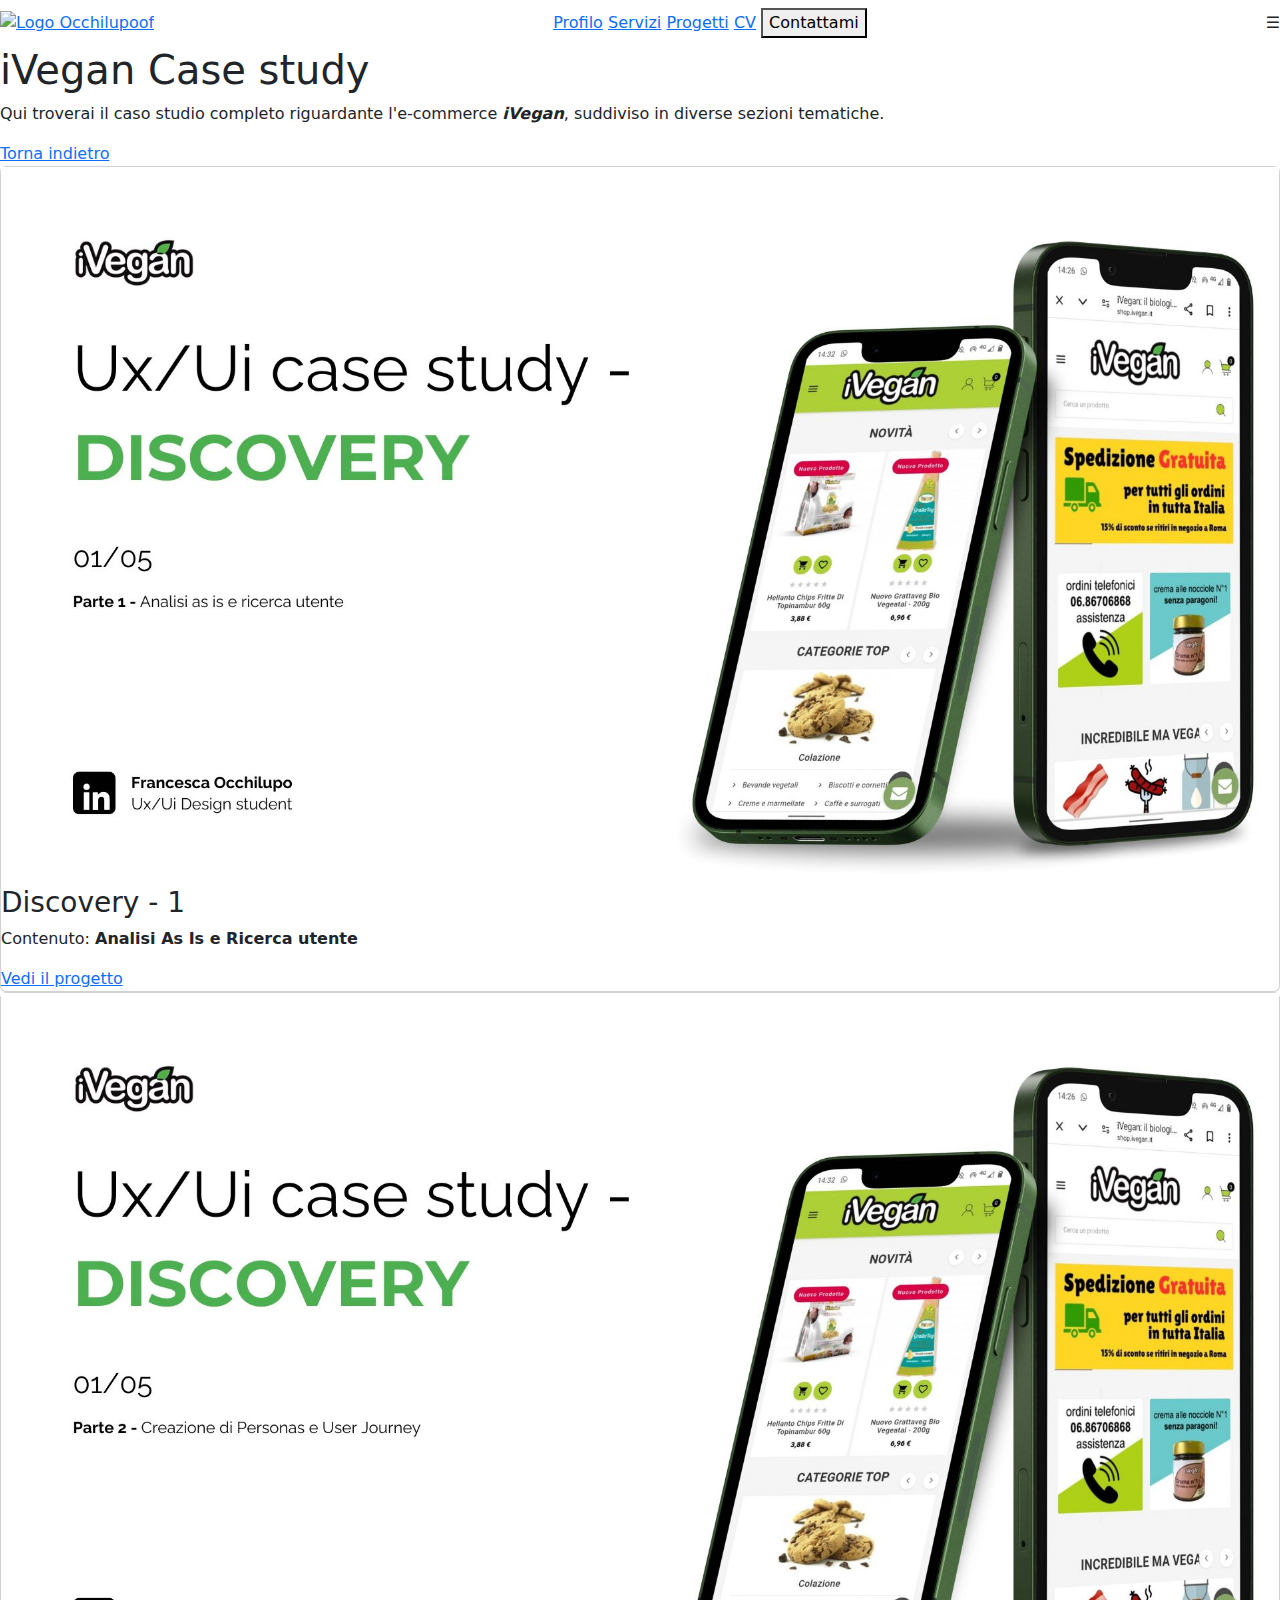
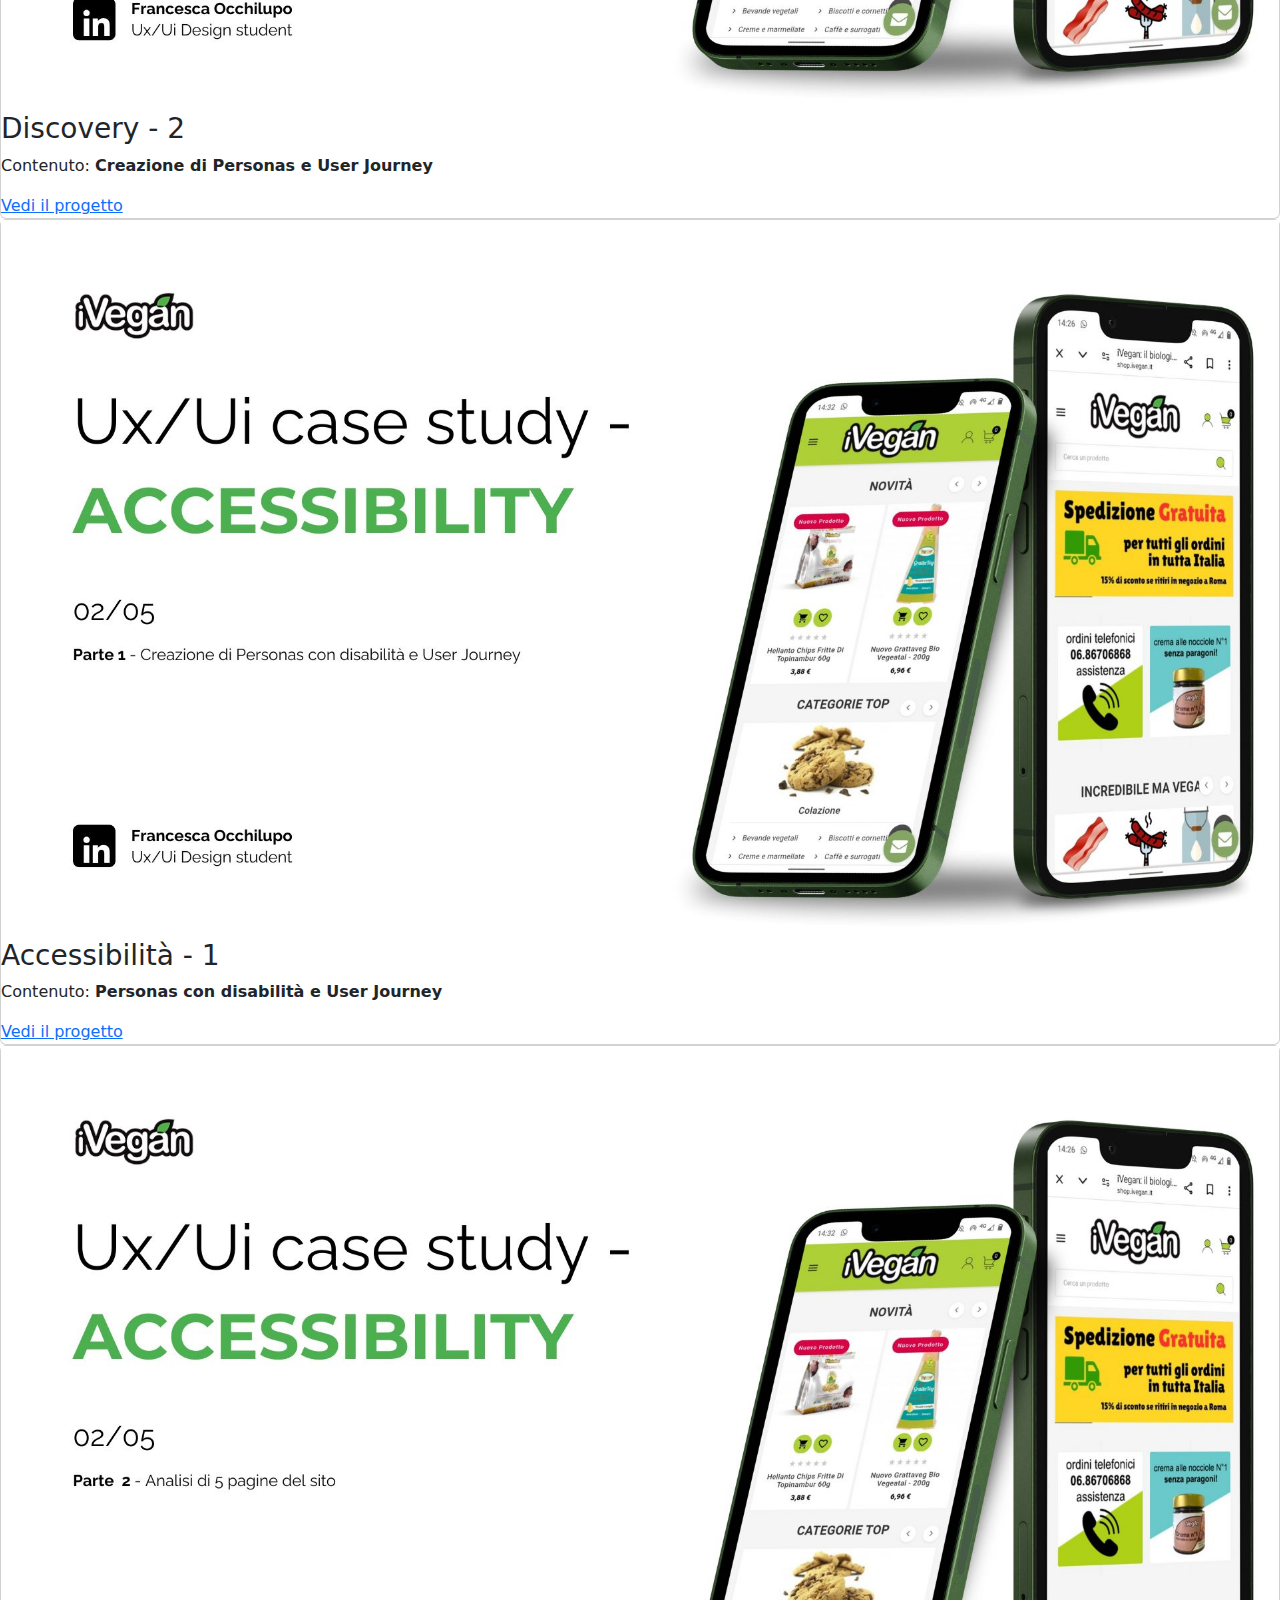
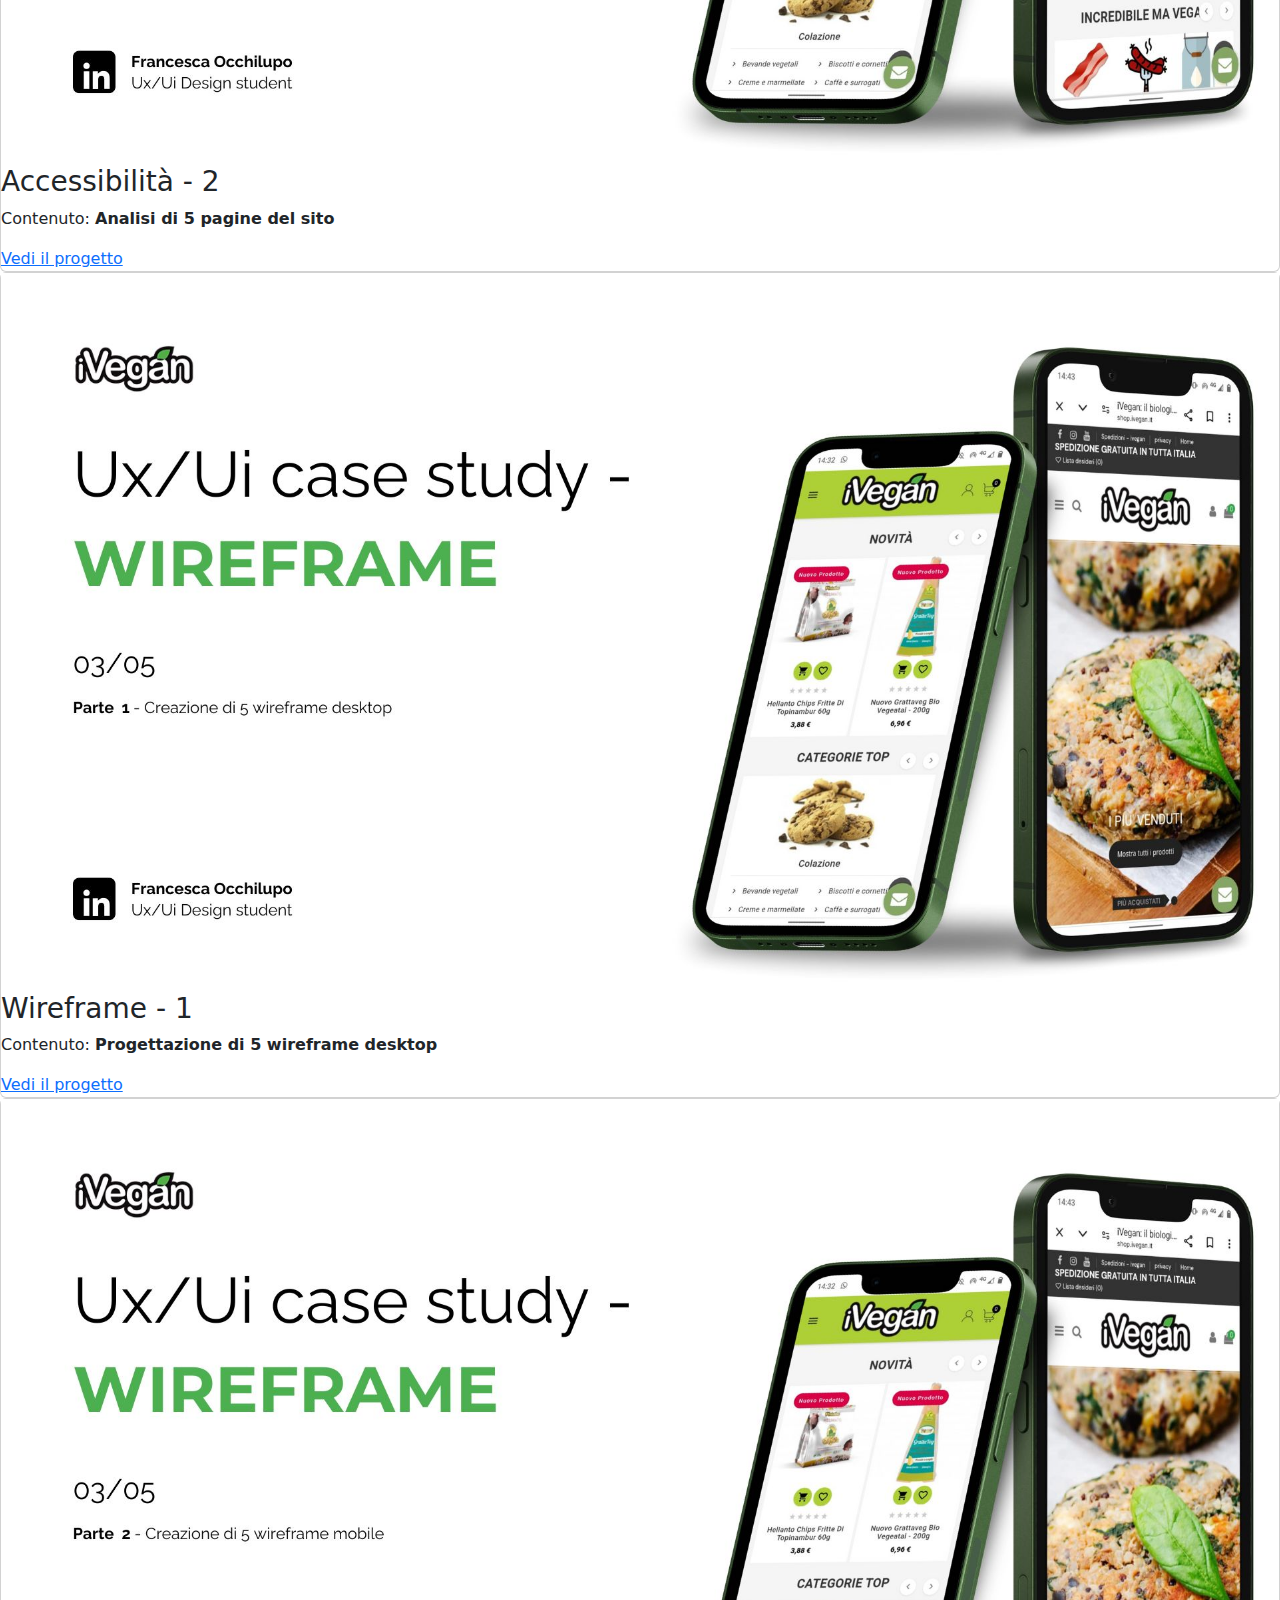
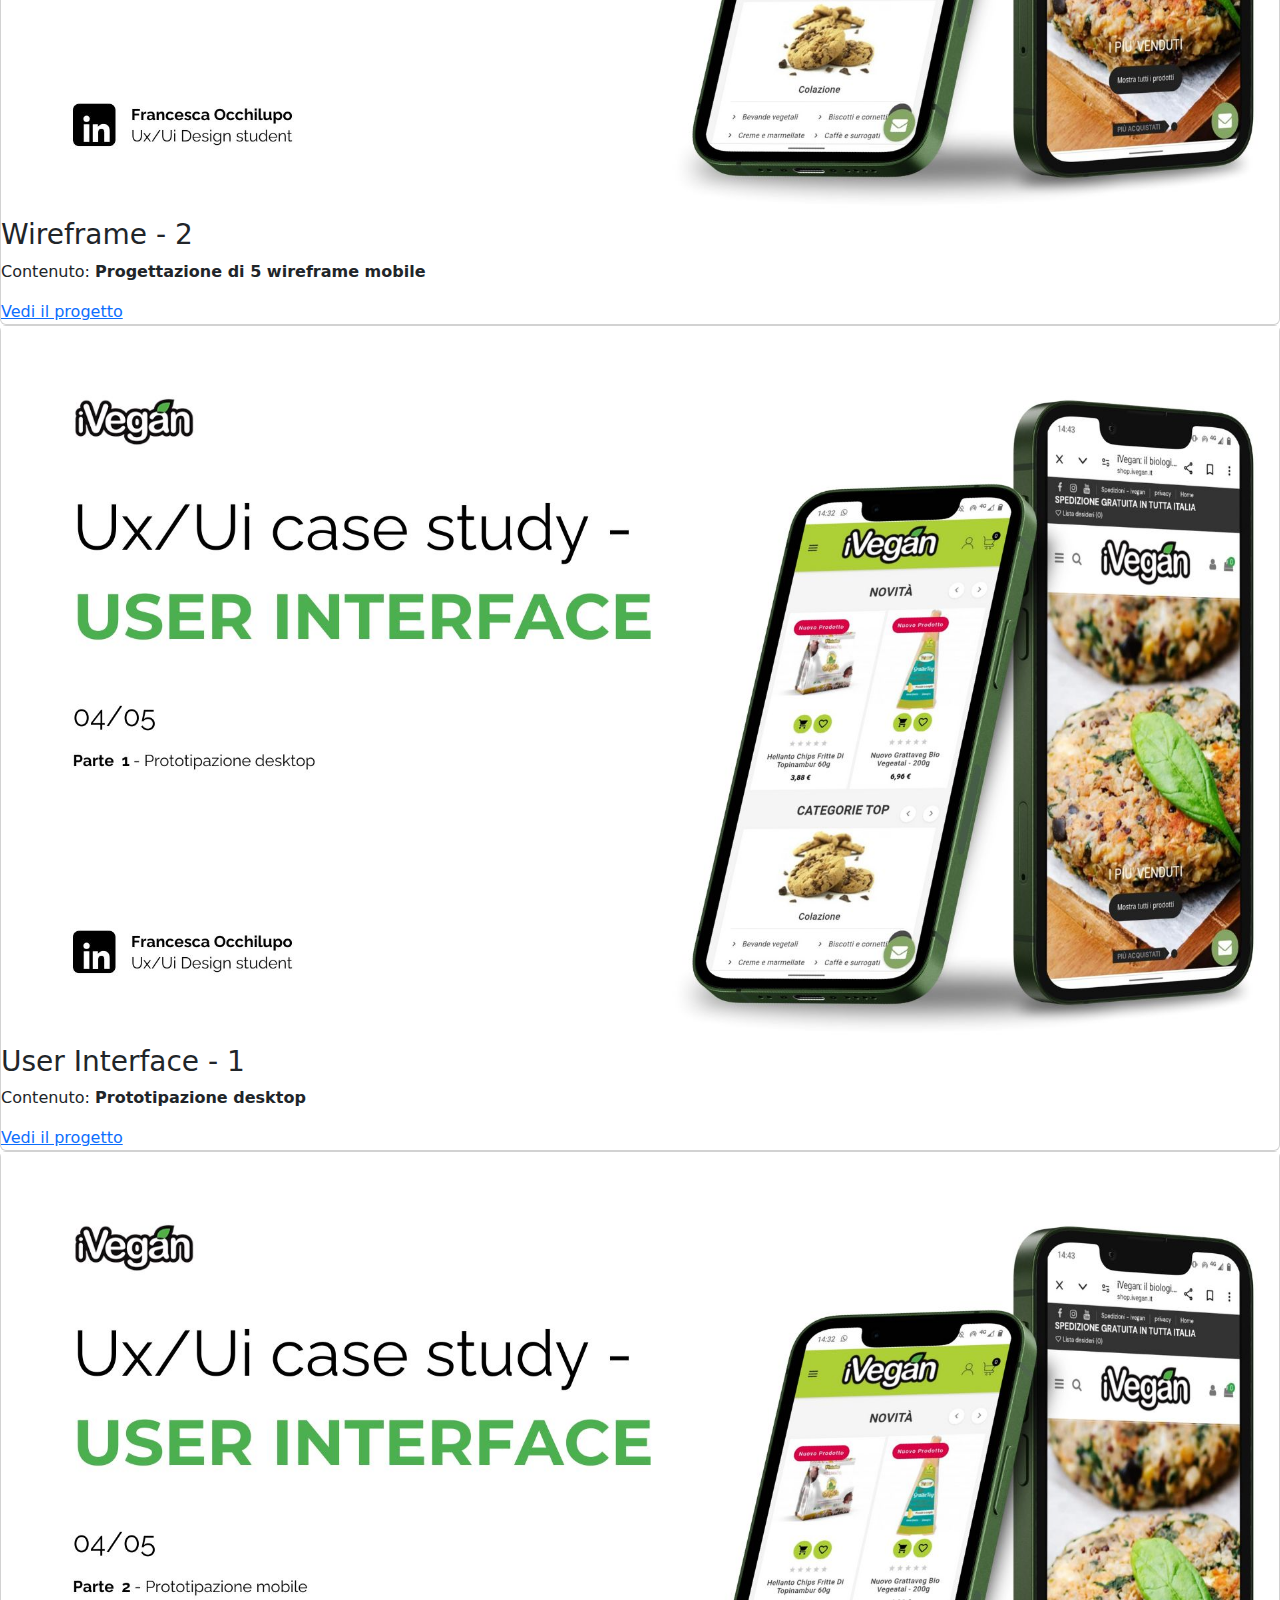
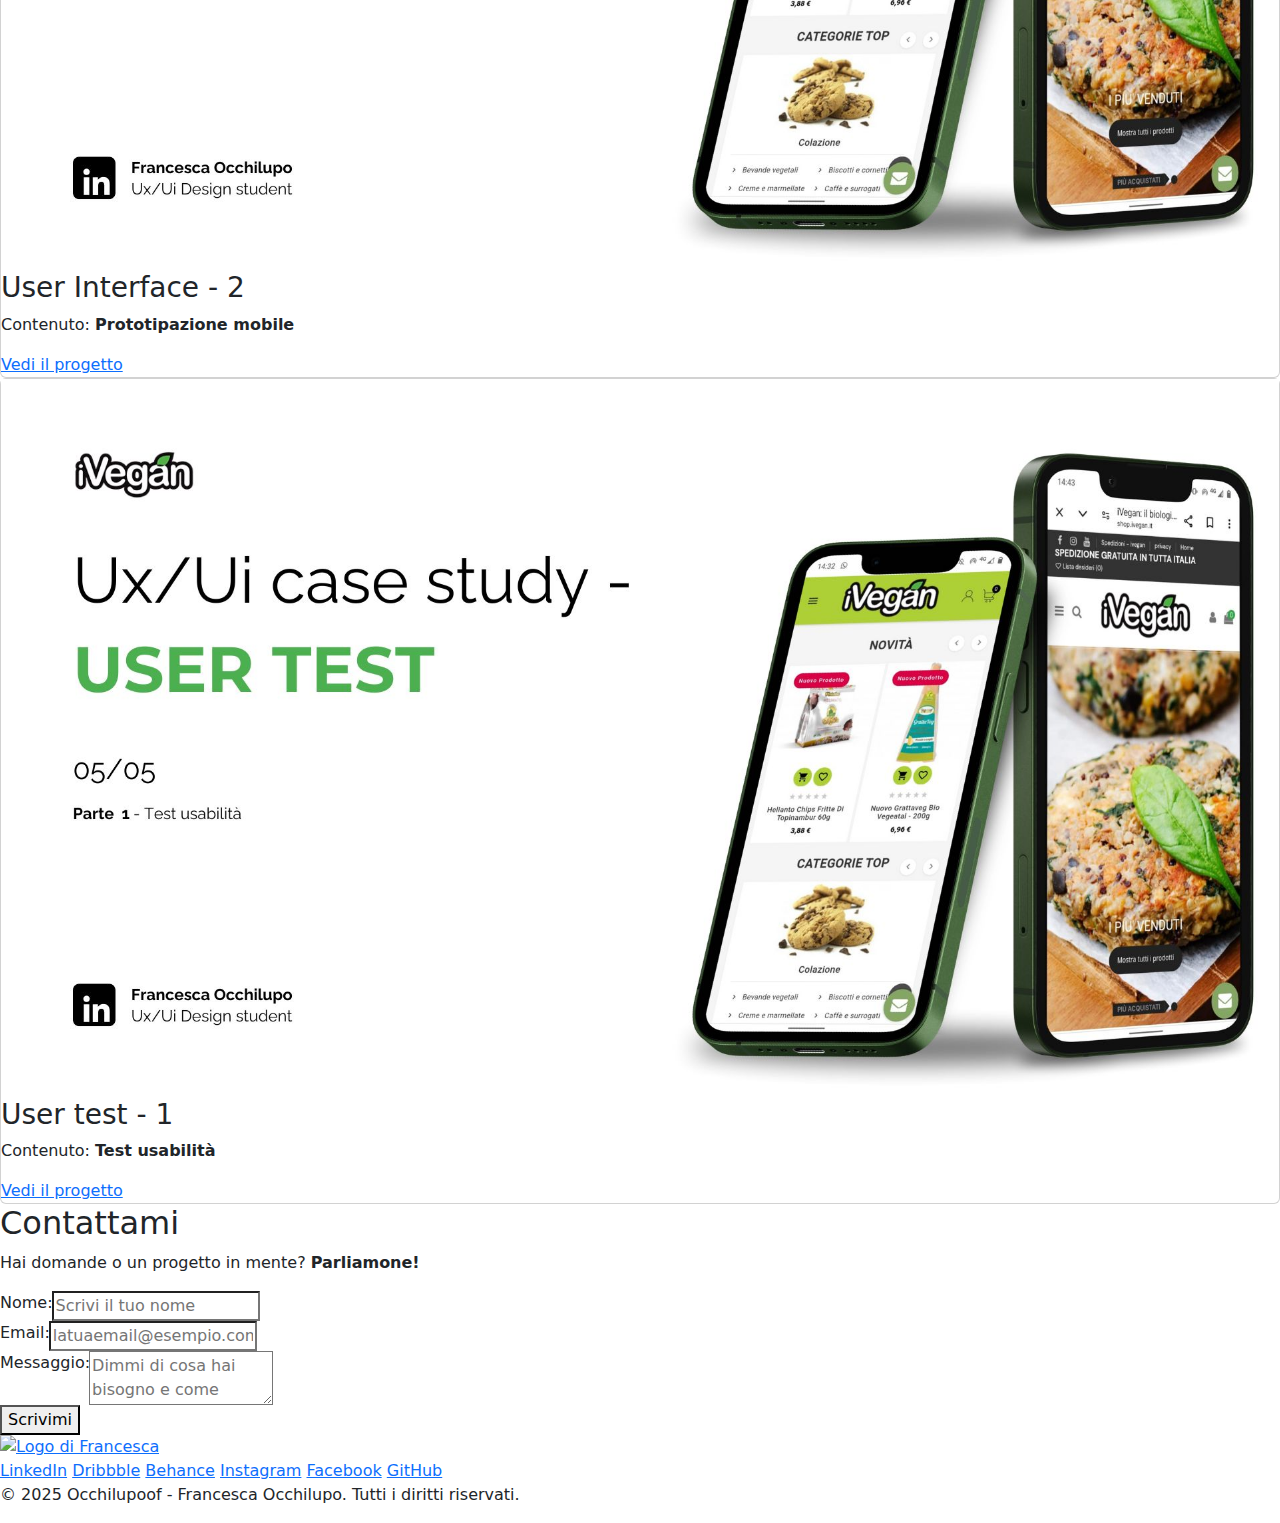
==== Case-study-iVegan.html @ 0830fb43 "Add files via upload" ====
<!DOCTYPE html>
<html lang="it">
<head>


 <!-- Meta tag essenziali -->
 <meta charset="UTF-8">
 <meta name="viewport" content="width=device-width, initial-scale=1.0">
 <meta http-equiv="X-UA-Compatible" content="ie=edge">
 <meta name="title" content="I miei progetti - Caso Studio iVegan">
 <meta name="description" content="Scopri il redesign del sito iVegan e il processo dietro questo progetto UX/UI.">
 <meta name="keywords" content="UX/UI design, redesign, caso studio, iVegan, portfolio, start2impact, visual design">
 <meta name="author" content="Occhilupoof - Francesca Occhilupo">
 <meta name="robots" content="index, follow">

 <!-- Open Graph (per social media) -->
 <meta property="og:title" content="Caso Studio iVegan - UX/UI Design">
 <meta property="og:description" content="Guarda il caso studio di iVegan: ricerca utente, wireframe e design finale!">
 <meta property="og:image" content="[URL_della_tua_immagine_di_anteprima]">
 <meta property="og:url" content="[URL_del_tuo_sito]">
 <meta property="og:type" content="website">

    <title>Ux/Ui Case Study iVegan di Francesca Occhilupo</title>

    <link href="https://cdn.jsdelivr.net/npm/bootstrap@5.3.0/dist/css/bootstrap.min.css" rel="stylesheet">
    <link rel="stylesheet" href="style.css">
    <link href="https://fonts.cdnfonts.com/css/satoshi" rel="stylesheet">

    <link rel="icon" href="img/FaviconFra.ico" type="image/x-icon">

</head>
 <body>
  <div class="hero-pag2">
    <nav class="navbar">
      <a href="index.html">
        <img src="img/Logo.svg" alt="Logo Occhilupoof" class="logo">
      </a>

        <div class="nav-links" id="navLinks">
            <a href="#">Profilo</a>
            <a href="#">Servizi</a>
            <a href="#">Progetti</a>
            <a href="https://drive.google.com/file/d/1QukNb_MZwuDG8QjLzSQ6Jne6t2yQkiLo/view?usp=sharing">CV</a>
            <button class="contact-button">Contattami</button>
        </div>
        <div class="menu-toggle" id="menuToggle" aria-expanded="false" aria-label="Apri menu">☰</div>
    </nav>
  </div>




    <div class="section-header">
        <h1>iVegan Case study</h1>
        <p>Qui troverai il caso studio completo riguardante l'e-commerce <strong><i>iVegan</i></strong>, suddiviso in diverse sezioni tematiche. </p>
      </div>




       <!-- Bottone per tornare indietro alla pagina precedente -->
      <div class="back-button">
        <a href="javascript:history.back()">Torna indietro</a>
    </div>





      <div class="card-container">


  <div class="card">
    <img src="assets/img/discovery1.jpg" alt="Anteprima Progetto Discovery 1" loading="lazy">
    <h3>Discovery - 1 </h3>
    <p>Contenuto: <b>Analisi As Is e Ricerca utente </b></p>
    <a href="https://drive.google.com/file/d/1YONKv7eqjthjqUjjx8hQKLVIKgIvLXkD/view?usp=sharing" download>Vedi il progetto</a>
</div>

<div class="card">
    <img src="assets/img/discovery2.jpg" alt="Anteprima Progetto Discovery 2" loading="lazy">
    <h3>Discovery - 2 </h3>
    <p>Contenuto: <b>Creazione di Personas e User Journey </b></p>
    <a href="https://drive.google.com/file/d/1NZoh5SQEKQJsmkUPD5978539HB9cbAEV/view?usp=sharing" download>Vedi il progetto</a>
</div>

<div class="card">
    <img src="assets/img/accessibilità1.jpg" alt="Anteprima Progetto Accessibilità 1" loading="lazy">
    <h3>Accessibilità - 1 </h3>
    <p>Contenuto: <b>Personas con disabilità e User Journey </b></p>
    <a href="https://drive.google.com/file/d/1Cutq2OUDShnv9XXDb0-0DmJHerJGgvDt/view?usp=sharing" download>Vedi il progetto</a>
</div>

<div class="card">
  <img src="assets/img/accessibilità2.jpg" alt="Anteprima Progetto Accessibilità 2" loading="lazy">
  <h3>Accessibilità - 2 </h3>
  <p>Contenuto: <b>Analisi di 5 pagine del sito </b></p>
  <a href="https://drive.google.com/file/d/16Hs8m-vfVBjTfn79FyMlSTDCiwf_WwN6/view?usp=sharing" download>Vedi il progetto</a>
</div>

<div class="card">
<img src="assets/img/wireframe1.jpg" alt="Anteprima Progetto Wireframing 1" loading="lazy">
<h3>Wireframe - 1</h3>
<p>Contenuto: <b>Progettazione di 5 wireframe desktop </b></p>
<a href="https://drive.google.com/file/d/1LIAG5YAbYlUSELPrlh9uUJRwzV3DIOLV/view?usp=sharing" download>Vedi il progetto</a>
</div>

<div class="card">
<img src="assets/img/wireframe2.jpg" alt="Anteprima Progetto Wireframing 2" loading="lazy">
<h3>Wireframe - 2 </h3>
<p>Contenuto: <b>Progettazione di 5 wireframe mobile </b></p>
<a href="https://drive.google.com/file/d/1Y4TCCQxq8IP2HRua6aUC6tZqXWxWZIR7/view?usp=sharing" download>Vedi il progetto</a>
</div>

<div class="card">
<img src="assets/img/User Interface1.jpg" alt="Anteprima Progetto User Interface 1" loading="lazy">
<h3>User Interface - 1 </h3>
<p>Contenuto: <b>Prototipazione desktop </b></p>
<a href="https://drive.google.com/file/d/14y4gp6h5GJvzw9dPExmA-uYqtSpE2qxV/view?usp=sharing" download>Vedi il progetto</a>
</div>

<div class="card">
<img src="assets/img/User Interface2.jpg" alt="Anteprima Progetto User Interface 2" loading="lazy">
<h3>User Interface - 2 </h3>
<p>Contenuto: <b>Prototipazione mobile </b></p>
<a href="https://drive.google.com/file/d/1YTpncoGPuGtQNUulGwN0PAnESHpQQaOm/view?usp=sharing" download>Vedi il progetto</a>
</div>

<div class="card">
<img src="assets/img/User test 1.jpg" alt="Anteprima Progetto User Test 1" loading="lazy">
<h3>User test - 1 </h3>
<p>Contenuto: <b>Test usabilità </b></p>
<a href="https://drive.google.com/file/d/121qmmfUR4zbxeSz2OPIdNk1xENtbxFKA/view?usp=sharing" download>Vedi il progetto</a>
</div>

      </div>


<!--FORM CONTATTI-->

<div class="section-header">
    <h2>Contattami </h2>
    <p>Hai domande o un progetto in mente? <b>Parliamone! </b></p>
  </div>

  <div class="container-form">
  <div class="contact-form">
    <form action="https://formspree.io/f/xwplkylo" method="post" id="form">
      <div class="input-group">
        <label for="name">Nome:</label>
        <input type="text" id="name" name="name" required placeholder="Scrivi il tuo nome" >
      </div>

      <div class="input-group">
        <label for="email">Email:</label>
        <input type="email" id="email" name="email" required placeholder="latuaemail@esempio.com" >
      </div>

      <div class="input-group">
        <label for="message">Messaggio:  </label>
        <textarea id="message" name="message" required placeholder="Dimmi di cosa hai bisogno e come posso aiutarti" ></textarea>
      </div>

      <button type="submit">Scrivimi </button>
    </form>
  </div>
  </div>


  <!--FOOTER-->


  <footer>
    <div class="footer-content">

      <div class="logo">
        <a href="index.html">
        <img src="img/Logo.svg" alt="Logo di Francesca"></a>
      </div>

      <div class="social-links">
        <a href="https://www.linkedin.com/in/occhilupodesigner/" target="_blank" class="social-icon">LinkedIn</a>
        <a href="https://dribbble.com/Occhilupo" target="_blank" class="social-icon">Dribbble</a>
        <a href="https://www.behance.net/francesocchilu" target="_blank" class="social-icon">Behance</a>
        <a href="https://www.instagram.com/occhilupoof/" target="_blank" class="social-icon">Instagram</a>
        <a href="https://www.facebook.com/francesca.occhilupo.5" target="_blank" class="social-icon">Facebook</a>
        <a href="https://github.com/OcchilupooF" target="_blank" class="social-icon">GitHub</a>
      </div>

      <div class="contact-info">
        <p>&copy; 2025 Occhilupoof - Francesca Occhilupo.  Tutti i diritti riservati.</p>
      </div>
    </div>
  </footer>




  <script src="script.js"></script>

 </body>
 </html>
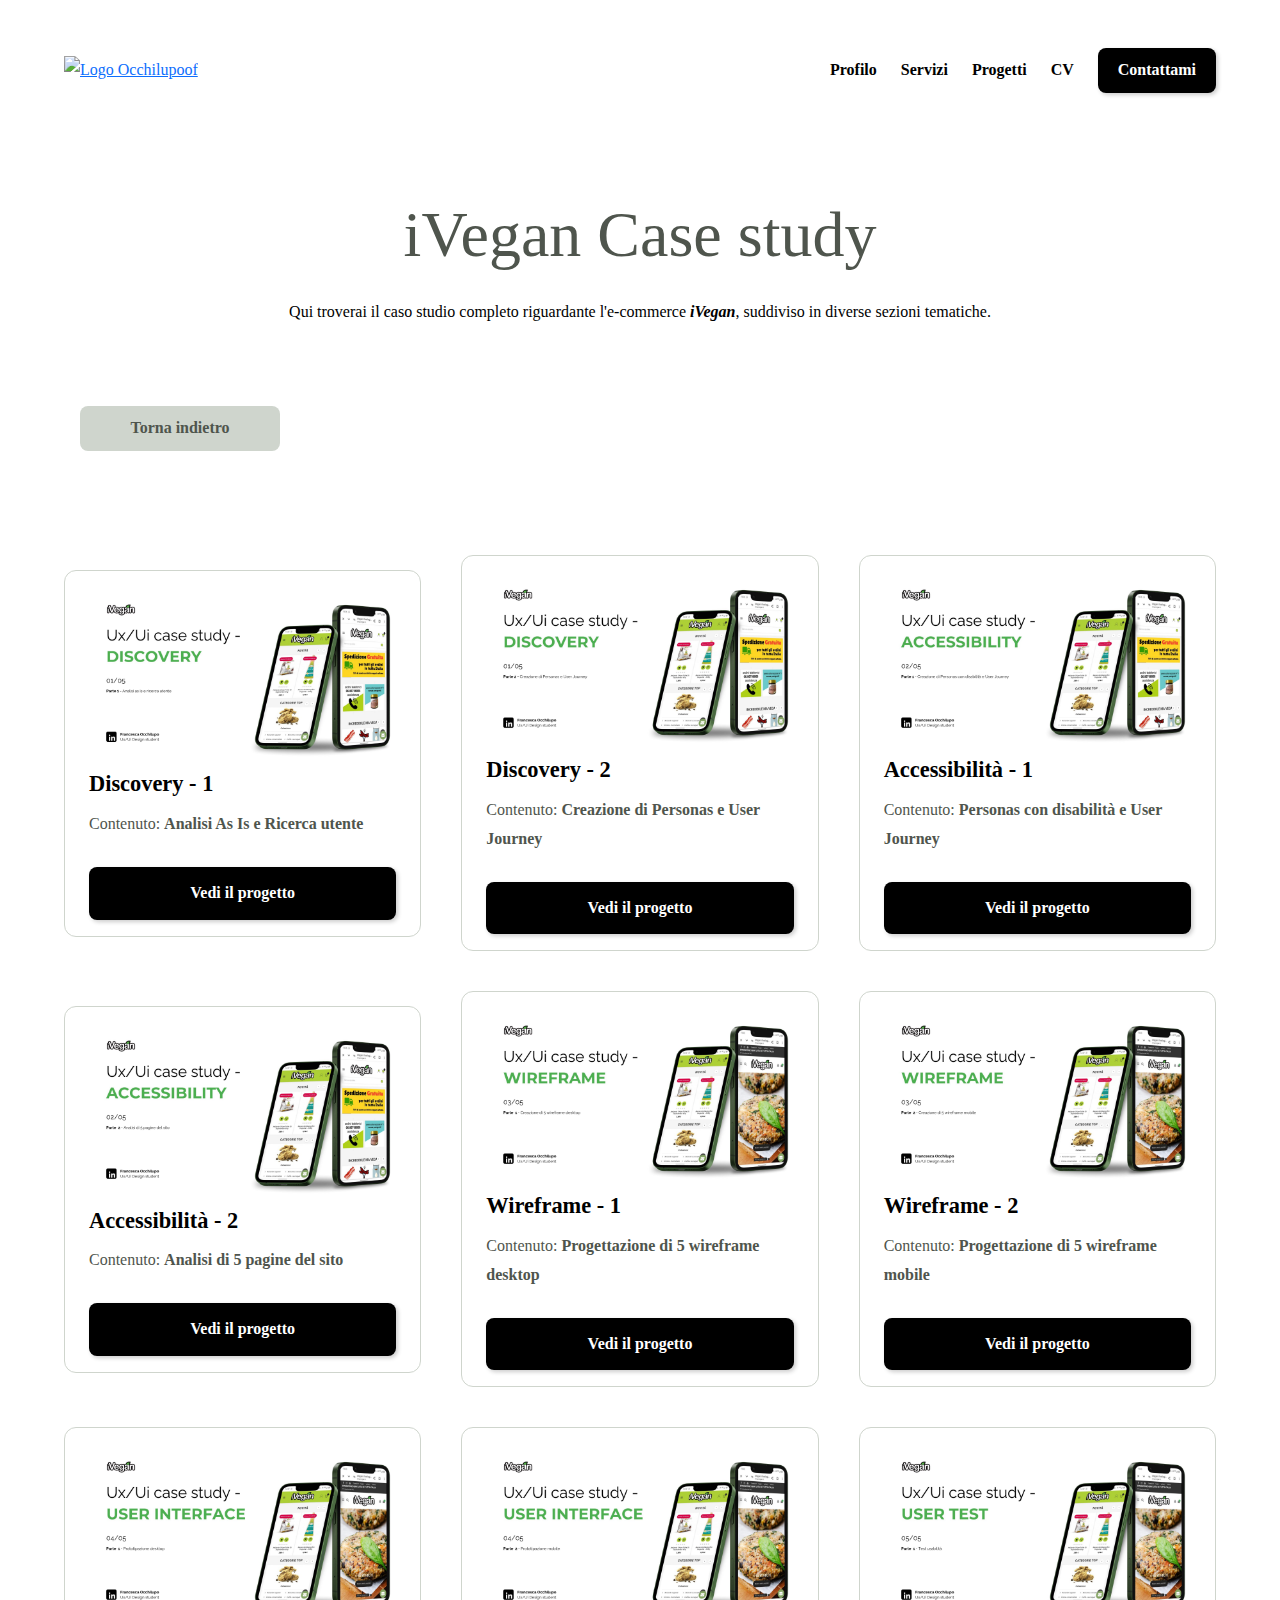
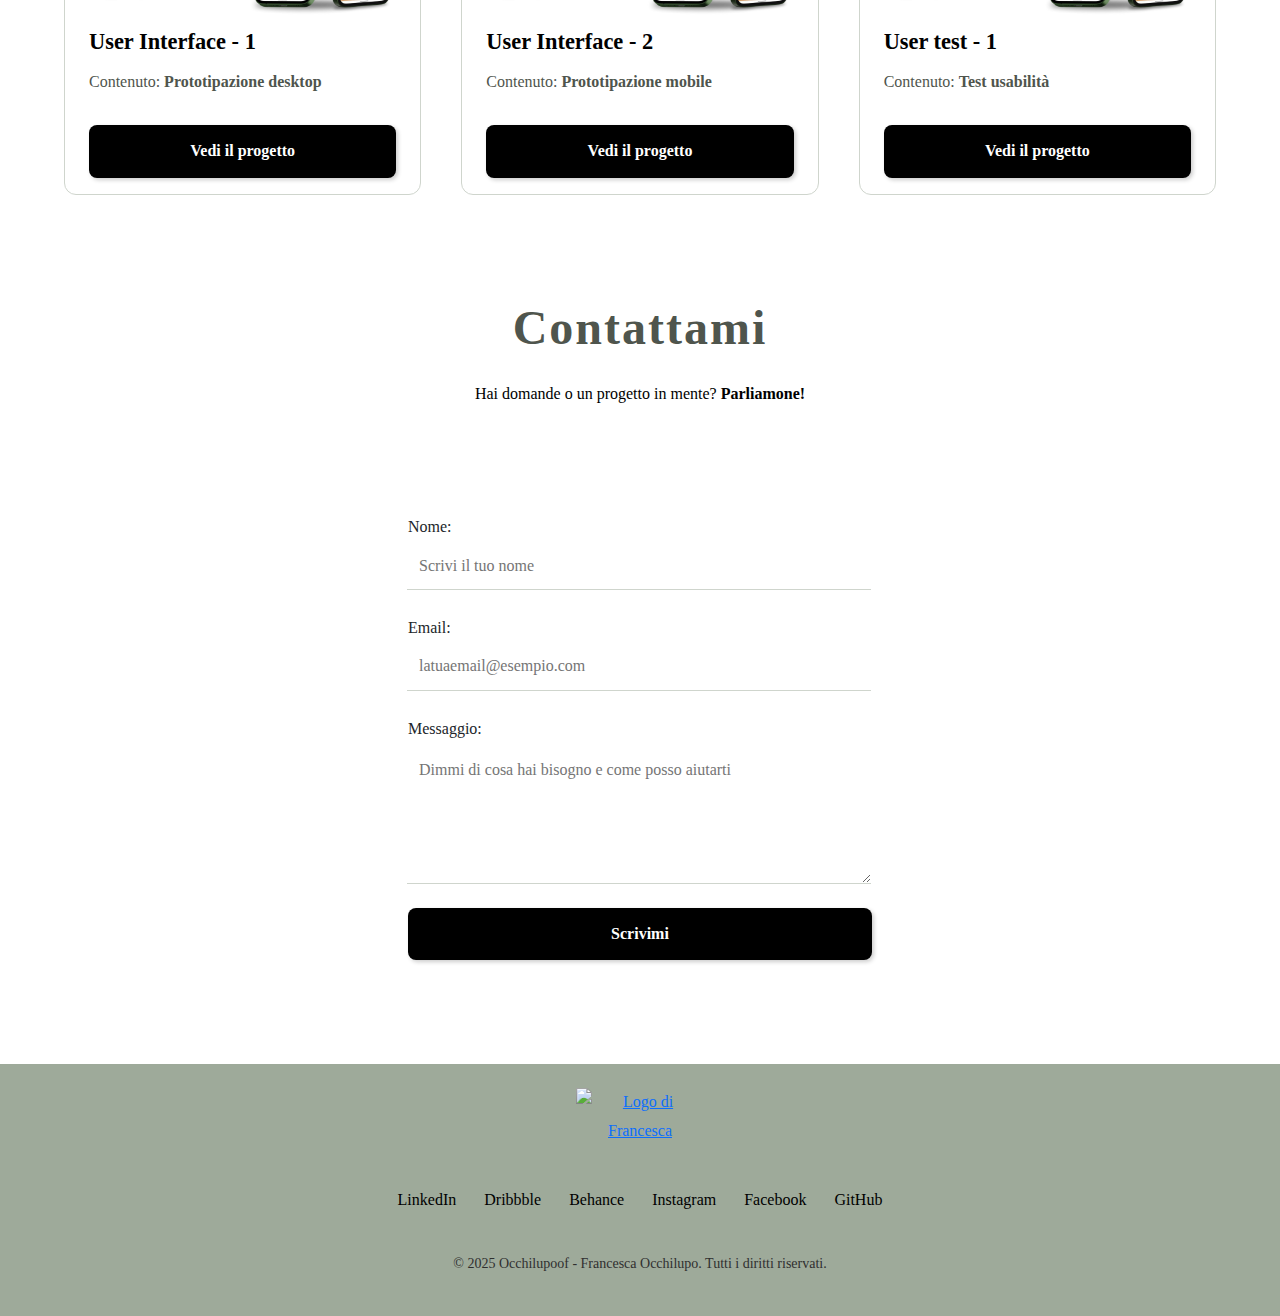
==== commit 1416a9b2: "Update Case-study-iVegan.html" ====
--- a/Case-study-iVegan.html
+++ b/Case-study-iVegan.html
@@ -16,14 +16,14 @@
  <!-- Open Graph (per social media) -->
  <meta property="og:title" content="Caso Studio iVegan - UX/UI Design">
  <meta property="og:description" content="Guarda il caso studio di iVegan: ricerca utente, wireframe e design finale!">
- <meta property="og:image" content="[URL_della_tua_immagine_di_anteprima]">
- <meta property="og:url" content="[URL_del_tuo_sito]">
+ <meta property="og:image" content="https://github.com/OcchilupooF/Occhilupoof-Portfolio/blob/main/assets/img/OG%20IVEGAN.jpg?raw=true ">
+ <meta property="og:url" content="https://occhilupoof.github.io/Occhilupoof-Portfolio/Case-study-iVegan.html">
  <meta property="og:type" content="website">
 
     <title>Ux/Ui Case Study iVegan di Francesca Occhilupo</title>
 
     <link href="https://cdn.jsdelivr.net/npm/bootstrap@5.3.0/dist/css/bootstrap.min.css" rel="stylesheet">
-    <link rel="stylesheet" href="style.css">
+    <link rel="stylesheet" href="assets/css/style.css">
     <link href="https://fonts.cdnfonts.com/css/satoshi" rel="stylesheet">
 
     <link rel="icon" href="img/FaviconFra.ico" type="image/x-icon">
@@ -40,7 +40,7 @@
             <a href="#">Profilo</a>
             <a href="#">Servizi</a>
             <a href="#">Progetti</a>
-            <a href="https://drive.google.com/file/d/1QukNb_MZwuDG8QjLzSQ6Jne6t2yQkiLo/view?usp=sharing">CV</a>
+            <a href="https://drive.google.com/file/d/1hb3xXUEd_xIV6SFaD_sGTG4UGuIyKgJT/view?usp=sharing">CV</a>
             <button class="contact-button">Contattami</button>
         </div>
         <div class="menu-toggle" id="menuToggle" aria-expanded="false" aria-label="Apri menu">☰</div>
@@ -199,4 +199,4 @@
   <script src="script.js"></script>
 
  </body>
- </html>+ </html>
--- a/assets/css/style.css
+++ b/assets/css/style.css
@@ -0,0 +1,1500 @@
+body, html {
+  font-family: satoshi;
+  line-height: 1.8;
+  font-size: 16px;
+  box-sizing: border-box;
+  justify-content: center;
+  align-items: center;
+  margin: 0;
+  padding: 0;
+}
+
+*, *::before, *::after {
+  box-sizing: border-box;
+}
+
+h1, h2, h3, h4, h5, h6, p, ol, ul {
+  margin: 0 0 1rem 0;
+  padding: 0;
+}
+
+ol, ul {
+  padding-left: 24px;
+}
+
+img {
+  height: auto;
+}
+h1 {font-size: 4rem;}
+h2 {font-size: 3rem;}
+h3 {font-size: 2rem;}
+h4 {font-size: 1rem;}
+h5 {font-size: 0.8rem;}
+h6 {font-size: 0.6rem;}
+
+body {
+  background: #ffffff;
+}
+
+
+.section-header{
+  text-align: center;
+  margin: 80px 24px 40px 24px;
+  padding: 0;
+}
+
+.section-header h2{
+  font-weight: bold; color: #4F554D;
+  letter-spacing: 2px;
+}
+.section-header h1{
+  color:#4F554D ;
+}
+
+.section-header p{
+  color: #000000;
+  font-weight: normal;
+  margin: 24px;
+}
+
+
+
+.back-button{
+  background-color:#CFD5CD ;
+  border-radius: 8px;
+  width: 200px;
+  padding: 8px 12px;
+  margin: 80px;
+  text-align: center;
+
+
+}
+.back-button a{
+  text-decoration: none;
+  color:#4F554D ;
+  font-weight: bold;
+}
+
+
+
+/* VERSIONE DESKTOP */
+/* VERSIONE DESKTOP */
+/* VERSIONE DESKTOP */
+
+
+
+/* NAVBAR */
+
+.logo {
+  width: 8rem;
+}
+
+.navbar {
+  display: flex;
+  justify-content: space-between;
+  align-items: center;
+  width: 90%;
+  margin: 24px auto;
+  padding: 24px 0;
+
+}
+
+.nav-links {
+  display: flex;
+  align-items: center;
+  gap: 24px;
+}
+.nav-links.active{
+  margin-top: 24px;
+}
+
+
+.nav-links a {
+  text-decoration: none;
+  color: black;
+  font-weight: bold;
+  position: relative;
+}
+
+.nav-links a::after {
+  content: '';
+  position: absolute;
+  left: 50%;
+  bottom: -5px;
+  width: 0;
+  height: 2px;
+  background-color: black;
+  transition: width 0.3s ease, left 0.3s ease;
+}
+
+.nav-links a:hover::after {
+  width: 100%;
+  left: 0;
+}
+
+.contact-button {
+  background-color:#000000;
+  color: rgb(255, 255, 255);
+  box-shadow: 2px 2px 4px rgba(0, 0, 0, 0.2);
+  padding: 8px 20px;
+  border: none;
+  border-radius: 8px;
+  cursor: pointer;
+  font-weight: bold;
+  transition: all 0.1s ease;
+}
+
+.contact-button:hover {
+  background-color: #4F554D;
+  border: none;
+
+}
+
+.menu-toggle {
+  display: none;
+  font-size: 24px;
+  cursor: pointer;
+}
+
+/* HERO */
+
+
+.hero {
+
+  background-image: url('../img/fotomia.jpg');
+  background-size: cover; /* Adatta l'immagine alla dimensione del div */
+  background-position: center; /* Centra l'immagine */
+  background-repeat: no-repeat;
+  background-color: #9EAA9A;
+  display: flex;
+  align-items: center;
+  justify-content: center;
+  flex-direction: column;
+  justify-content: space-between;
+  padding: 24px 40px;
+  text-align: center;
+  border-top: solid 1px #CFD5CD;
+  border-bottom: solid 1px #CFD5CD;
+  width: 100%;
+  height: 100vh;
+}
+
+.hero__content{
+  display: flex;
+  justify-content: space-between;
+  width: 90%;
+  margin: 40px auto;
+  justify-items: center;
+}
+
+.hero__content h1 {
+  font-size: 2.8rem;
+  margin: 0;
+  color: #4F554D;
+  line-height: 1.9;
+  font-weight: bold;
+  letter-spacing: 2px;
+}
+
+
+
+
+
+
+@keyframes slideIn {
+  from {
+    transform: translateX(-100%);
+    opacity: 0;
+  }
+  to {
+    transform: translateX(0);
+    opacity: 1;
+  }
+}
+
+.name {
+  font-size: 8rem;
+  font-weight: bolder;
+  color: #ffffff;
+  margin: 0;
+    display: inline-block;
+    width: 100%;
+    text-shadow: 2px 2px 8px rgba(0, 0, 0, 0.2);
+    animation: slideIn 2s ease-out;
+    letter-spacing: 4px;
+}
+
+.nome-corto{
+  display: none;
+  color: #fff;
+}
+.hero__content{
+  display: flex;
+  align-items: center;
+  margin-left: 0;
+  width: 100%;
+  margin-right: 80px;
+}
+
+.hero__links {
+  padding: 24px;
+  justify-content: center;
+  align-items: center;
+  display: flex;
+  gap: 64px;
+  background-color: #CFD5CD;
+  border-radius: 0 1rem 1rem 0;
+  height: fit-content;
+}
+
+.link-social img {
+  width: 64px;
+  margin: auto;
+  transition: transform 0.3s ease;
+}
+
+.link-social img:hover {
+  transform: scale(1.1);
+}
+
+
+
+
+/* SU DI ME */
+
+.profile a{
+  width: 100%;
+margin: auto;
+  display:flex;
+  justify-content: center;
+  align-items: center;
+  text-decoration:none;
+}
+
+.profile {
+  flex-direction: row;
+  align-items: center;
+  justify-content: center;
+  justify-items: center;
+  width: 100%;
+  margin: 80px auto;
+  align-items: center;
+}
+
+.profile-content{
+  display: flex;
+  width: 90%;
+  align-items: flex-start;
+}
+
+.profile-img-container{
+  width: 50%;
+  height: auto;
+  justify-content: center;
+  align-items: center;
+  display: flex;
+}
+
+
+.profile-img-container img {
+  width: 80%;
+  object-fit: cover;
+  margin: auto;
+}
+
+
+
+.btn-scarica-cv {
+  background-color:#000000;
+  color: #ffffff;
+  padding: 8px 20px;
+  box-shadow: 2px 2px 4px rgba(0, 0, 0, 0.2);
+  border:none;
+  border-radius: 8px;
+  cursor: pointer;
+  font-weight: bold;
+  transition: all 0.1s ease;
+  width: 100%;
+  margin: 40px auto;
+  width: 280px;
+}
+
+.btn-scarica-cv:hover {
+  background-color: #4F554D;
+  color: #fff;
+  border: none;
+}
+
+
+
+
+
+.accordion{
+  width:80%;
+  justify-content: center;
+  align-items: center;
+  margin: 0 auto;
+}
+
+details {
+  margin-bottom: 24px;
+  border-bottom: 1px solid #CFD5CD;
+  padding: 12px 24px;
+  background: #ffffff;
+  cursor: pointer;
+  width: 100%;
+  font-weight: normal;
+}
+
+summary {
+  font-weight: bold;
+  font-size: 1rem;
+  display: flex;
+  justify-content: space-between;
+  align-items: center;
+  cursor: pointer;
+}
+
+summary::after {
+  content: "+";
+  font-size: 2rem;
+  font-weight: lighter;
+  transition: transform 0.3s ease;
+}
+
+details[open] summary::after {
+  content: "−";
+}
+
+details p {
+  margin-top: 16px;
+}
+
+
+
+
+
+
+
+
+
+/* SERVIZI */
+
+
+
+.services-container {
+  display: flex;
+  justify-content: space-between;
+  width: 100%;
+  gap: 24px;
+  padding: 24px 5% 80px 5%;
+
+}
+
+.service {
+  background-color: #CFD5CD;
+  border-radius: 20px;
+  color: rgb(0, 0, 0);
+  text-align: center;
+  padding: 24px;
+  width: 90%;
+  flex: 1; /* Ogni contenitore occupa una parte uguale dello spazio disponibile */
+  min-width: 200px; /* Evita che i contenitori diventino troppo stretti */
+  transition: transform 0.3s ease, box-shadow 0.3s ease;
+  text-align: left;
+}
+
+.service span{
+  color: #4f554d;
+  font-weight: normal;
+  font-size: 4rem;
+}
+.services__p{
+  text-align: left;
+}
+
+.service:hover{
+  transform: translateY(-10px);
+  box-shadow: 4px 4px 16px rgba(207, 213, 205, 0.8);
+
+
+
+}
+
+
+
+
+
+/* CARD PROGETTI */
+
+.important-projects{
+  display: flex;
+  justify-content: center;
+  align-items: center;
+  width: 100%;
+  padding: 40px auto;
+  margin-bottom: 40px;
+
+}
+.important-card {
+  border: solid 1px #CFD5CD;
+  width: 90%;
+  display: flex;
+  align-items: flex-start;
+  gap: 48px;
+  margin: 40px 24px;
+  background: #ffffff;
+  padding: 40px;
+  border-radius: 12px;
+  transition: transform 0.3s ease, box-shadow 0.3s ease;
+}
+.important-card:hover{
+  transform: translateY(-10px);
+  box-shadow: 4px 4px 16px rgba(207, 213, 205, 0.8);
+}
+
+.argoment{
+display: inline-block;
+padding: 8px 12px;
+background-color: #CFD5CD;
+font-weight: normal;
+color: #4F554D;
+border-radius: 40px;
+text-align: center;
+margin-right: 12px;}
+
+.card-image {
+  width: 70%;
+}
+
+.card-image img {
+  width: 100%;
+  height: auto;
+  border-radius: 12px;
+}
+
+.card-content {
+  width: 30%;
+  display: flex;
+  flex-direction: column;
+  height: auto;
+}
+
+.card-content h3 {
+  margin-bottom: 24px;
+  font-size: 1.8rem;
+  font-weight: bold;
+  color: #000000;
+}
+
+.card-content p {
+  margin-bottom: 40px;
+  font-size: 1rem;
+  color: #4F554D;
+}
+
+.card-content a {
+  display: block;
+  padding: 12px;
+  background: #000000;
+  font-weight: bold;
+  color: white;
+  text-decoration: none;
+  border-radius: 8px;
+  text-align: center;
+  width: 100%;
+  box-shadow: 2px 2px 4px rgba(0, 0, 0, 0.2);
+}
+
+.card-content a:hover {
+  background: #4F554D;
+}
+
+
+
+
+.card-container {
+  width: 90%;
+  display: grid;
+  grid-template-columns: repeat(3, 1fr);
+  align-items: center;
+  gap: 40px;
+  padding: 24px 0;
+  margin: 0 auto;
+  margin-bottom: 80px;
+}
+.card {
+  background: #ffffff;
+  border-radius: 12px;
+  border-color: #CFD5CD;
+  text-align: left;
+  padding: 16px 24px;
+  transition: transform 0.3s ease, box-shadow 0.3s ease;
+
+}
+.card img {
+  width: 100%;
+  border-radius: 12px;
+  transition: transform 0.3s;
+}
+.card:hover {
+  transform: translateY(-10px);
+  box-shadow: 4px 4px 16px rgba(207, 213, 205, 0.8);
+}
+.card h3 {
+  margin: 12px 0;
+  font-size: 1.4rem;
+  font-weight: bold;
+  color: black;
+}
+.card p {
+  font-size: 16px;
+  color: #4F554D;
+}
+.card a {
+  display: block;
+  margin-top: 12px;
+  padding: 12px;
+  background: #000000;
+  font-weight: bold;
+  color: white;
+  text-decoration: none;
+  border-radius: 8px;
+  text-align: center;
+  box-shadow: 2px 2px 4px rgba(0, 0, 0, 0.2);
+}
+.card a:hover {
+  background: #4F554D;
+}
+
+
+
+
+
+
+/* FORM CONTATTI */
+
+.container-form{
+  width: 100%;
+  display: flex;
+  justify-content: center;
+  align-items: center;
+  margin: 80px 0;
+
+}
+
+.contact-form {
+  background-color: white;
+  padding: 24px;
+  width: 40%;
+
+
+}
+
+.input-group {
+  margin-bottom: 24px;
+
+}
+
+.form
+
+label {
+  font-size: 16px;
+  color: #000000;
+  display: block;
+  margin-bottom: 8px;
+}
+
+input, textarea {
+  width: 100%;
+  padding: 12px;
+  font-size: 16px;
+  border: none;
+  border-bottom: 1px solid #CFD5CD;
+  height: 48px;
+}
+
+textarea {
+  resize: vertical;
+  min-height: 140px;
+}
+
+input:focus, textarea:focus, select:focus {
+  border: 1px solid #9EAA9A;
+  outline: none;
+}
+
+button {
+  width: 100%;
+  padding: 12px;
+  font-size: 16px;
+  background-color: #000000;
+  color: white;
+  border-radius: 8px;
+  font-weight: bold;
+  border: none;
+  cursor: pointer;
+  box-shadow: 2px 2px 4px rgba(0, 0, 0, 0.2);
+
+}
+
+button:hover {
+  background-color: #4F554D;
+  border: none;
+}
+
+
+/* FOOTER */
+
+footer {
+  background-color: #9eaa9a;
+  color: #000000;
+  padding: 24px 0;
+  text-align: center;
+}
+
+.footer-content {
+  display: flex;
+  flex-direction: column;
+  align-items: center;
+}
+
+.logo img {
+  max-width: 8rem;
+  margin-bottom: 40px;
+}
+
+.social-links {
+  margin-bottom: 24px;
+}
+
+.social-icon {
+  color: #000000;
+  margin: 0 12px;
+  text-decoration: none;
+  font-size: 16px;
+}
+
+.social-icon:hover {
+  text-decoration: underline;
+}
+
+.contact-info p {
+  font-size: 14px;
+  margin-top: 12px;
+  color: #2f2f2f;
+}
+
+
+
+
+
+/* VERSIONE SMARTPHONE */
+/* VERSIONE SMARTPHONE */
+/* VERSIONE SMARTPHONE */
+
+
+
+
+
+@media screen and (max-width: 640px) {
+
+
+
+  .back-button{
+    width: 90%;
+    padding: 8px 12px;
+    margin: 80px auto;
+  }
+
+
+.section-header h2{
+  font-size: 1.6rem;
+
+}
+
+.section-header p{
+font-size: 1rem;
+color: black;
+margin: 24px  0;
+}
+
+
+.navbar{
+margin: 0;
+width: 100%;
+}
+
+
+.nav-links {
+  display: none;
+  flex-direction: column;
+  position: absolute;
+  top: 64px;
+  left: 0;
+  background-color: #CFD5CD;
+  padding: 24px 12px;
+  border-radius: 4px;
+  width: 100%;
+  line-height: 1.8;
+
+}
+
+.nav-links.active {
+  display: flex;
+  width: 100%;
+  padding: 40px 24px 24px 24px;
+
+}
+
+.menu-toggle {
+  display: block;
+  width: 48px;
+  padding: 0 24px;
+  font-size: 1.8rem;
+}
+
+.contact-button {
+  width: 100%;
+}
+
+
+ /* HERO */
+
+
+
+.hero-pag2{
+  margin-top: 0;
+padding: 0 24px 24px 24px;
+}
+
+
+.hero{
+height: 100vh;
+min-height: 700px;
+margin-bottom: -40px;
+margin-top: 0;
+padding: 0 24px 24px 24px;
+}
+.hero__content{
+flex-direction:row;
+
+}
+
+.hero__content h1{
+  align-items: center;
+  margin: auto;
+  justify-content: center;
+  color: #fff;
+  font-size: 1.6rem;
+  margin-bottom: -120px;
+  align-items: baseline;
+}
+
+
+
+
+.hero__links{
+flex-direction: column;
+margin-left:0;
+padding: 24px;
+gap: 16px;
+margin-top: -80px;
+}
+.hero__link img{
+width: 48px;
+}
+
+.name{
+width: 100%;
+display: flex;
+justify-content: center;
+text-align: center;
+}
+
+
+.nome-corto{
+display: block;
+color: #ffffff;
+font-size: 2.4rem;
+padding-bottom: 0;
+letter-spacing: 4px;
+margin: auto;
+}
+
+.nome-lungo{
+display: none;
+}
+
+/* SU DI ME */
+
+.profile{
+display: flex;
+flex-direction: column;
+width: 90%;
+margin: auto;
+}
+
+.profile-content{
+display: flex;
+flex-direction: column;
+}
+
+.profile-img-container{
+width: 90%;
+display: flex;
+justify-content: center;
+align-items: center;
+margin: auto;
+}
+.profile-img-container img{
+width: 100%;
+}
+
+.accordion{
+padding: 0;
+margin: 0;
+width: 100%;
+}
+
+.btn-scarica-cv{
+width: 100%;
+  align-items:center;
+  margin:auto;
+}
+
+/* SERVIZI */
+
+
+.services-container {
+flex-direction: column;
+align-items: center;
+width: 100%;
+gap: 40px;
+}
+
+.service{
+box-shadow: 2px 2px 8px rgba(207, 213, 205, 0.8);
+}
+
+
+
+/* PROGETTI */
+
+
+.important-card{
+display: flex;
+flex-direction: column;
+justify-content: center;
+align-items: center;
+padding: 24px;
+margin: 0;
+
+}
+.card-image{
+width: 100%;
+}
+
+.card-content{
+width: 100%;
+margin: 0;
+}
+.card-content p {
+margin-bottom: 24px;}
+.card-content h3{
+  font-size: 1.4rem;
+}
+
+.argoment-div{
+display: inline;
+
+}
+.argoment{
+margin-bottom: 0;
+padding: 4px 8px;
+}
+
+
+
+
+.card-container {
+grid-template-columns: 1fr !important;
+width: 100%;
+align-items: center;
+margin: 40px 0;
+}
+
+.card{
+width: 90%;
+margin: 24px;
+}
+
+
+/* FORM CONTATTI */
+
+.contact-form{
+width: 90%;
+display: flex;
+justify-content: center;
+align-items: center;
+margin: 0;
+padding: 24px;
+}
+
+#form{
+width: 100%;
+margin-bottom: 24px;
+}
+
+
+
+
+/* FOOTER */
+
+.footer-content {
+padding: 24px;
+}
+
+.social-links {
+display: flex;
+flex-wrap: wrap;
+justify-content: center;
+}
+
+.social-icon {
+margin: 16px;
+
+}
+}
+
+
+
+
+
+
+
+
+@media screen and (min-width: 641px) and (max-width: 767px) {
+
+
+  .back-button{
+    width: 90%;
+    padding: 8px 12px;
+    margin: 80px auto;
+  }
+
+
+
+
+
+  .section-header h2{
+    font-size: 2rem;
+
+  }
+
+.section-header p{
+  font-size: 1rem;
+  color: black;
+  margin: 24px  0;
+}
+
+
+.navbar{
+  margin: 0;
+  width:100%;
+}
+
+
+  .nav-links {
+    display: none;
+    flex-direction: column;
+    position: absolute;
+    top: 64px;
+    left: 0;
+    background-color: #CFD5CD;
+    padding: 24px 12px;
+    border-radius: 4px;
+    width: 100%;
+    line-height: 1.8;
+
+  }
+
+  .nav-links.active {
+    display: flex;
+    width: 100%;
+    padding: 40px 24px 24px 24px;
+
+  }
+
+  .menu-toggle {
+    display: block;
+    width: 48px;
+    padding: 0 24px;
+    font-size: 1.8rem;
+  }
+
+  .contact-button {
+    width: 100%;
+  align-items:center;
+  margin:auto;
+  }
+
+
+   /* HERO */
+
+.hero{
+  height: 100vh;
+  margin-bottom: -40px;
+  padding: 0 24px 24px 24px;
+  margin-top: 0;
+}
+.hero__content{
+  flex-direction:row;
+}
+
+  .hero__content h1{
+    align-items: center;
+    margin: auto;
+    justify-content: center;
+    color: #fff;
+    font-size: 1.6rem;
+    margin-bottom: -48px;
+  }
+
+
+
+
+.hero__links{
+flex-direction: column;
+margin-left:0;
+padding: 24px;
+gap: 16px;
+}
+.hero__link img{
+  width: 48px;
+}
+
+.name{
+  width: 100%;
+  display: flex;
+  justify-content: center;
+  text-align: center;
+}
+
+
+.nome-corto{
+  display: block;
+  color: #ffffff;
+  font-size: 3rem;
+  padding-bottom: 0;
+  letter-spacing: 4px;
+  margin: auto;
+}
+
+.nome-lungo{
+  display: none;
+}
+  /* SU DI ME */
+
+.profile{
+  display: flex;
+  flex-direction: column;
+  width: 90%;
+  margin: auto;
+}
+
+.profile-content{
+  display: flex;
+  flex-direction: column;
+}
+
+.profile-img-container{
+  width: 90%;
+  display: flex;
+  justify-content: center;
+  align-items: center;
+  margin: auto;
+}
+.profile-img-container img{
+  width: 100%;
+}
+
+.accordion{
+  padding: 0;
+  margin: 0;
+  width: 100%;
+}
+
+.btn-scarica-cv{
+  width: 90%;
+}
+
+/* SERVIZI */
+
+
+.services-container {
+  flex-direction: column;
+  align-items: center;
+  width: 100%;
+  gap: 40px;
+}
+
+.service{
+  box-shadow: 2px 2px 8px rgba(207, 213, 205, 0.8);
+}
+
+
+
+/* PROGETTI */
+
+
+.important-card{
+  display: flex;
+  flex-direction: column;
+  justify-content: center;
+  align-items: center;
+  padding: 24px;
+  margin: 0;
+
+}
+.card-image{
+  width: 100%;
+}
+
+.card-content{
+  width: 100%;
+  margin: 0;
+}
+.card-content p {
+  margin-bottom: 24px;}
+  .card-content h3{
+    font-size: 1.4rem;
+  }
+
+.argoment-div{
+  display: inline;
+
+}
+.argoment{
+  margin-bottom: 0;
+  padding: 4px 8px;
+}
+
+
+
+
+.card-container {
+  grid-template-columns: 1fr !important;
+  width: 100%;
+  align-items: center;
+  margin: 40px 0;
+}
+
+ .card{
+  width: 90%;
+  margin: 24px;
+ }
+
+
+ /* FORM CONTATTI */
+
+ .contact-form{
+  width: 90%;
+  display: flex;
+  justify-content: center;
+  align-items: center;
+  margin: 0;
+  padding: 24px;
+ }
+
+#form{
+  width: 100%;
+  margin-bottom: 24px;
+}
+
+
+
+
+ /* FOOTER */
+
+ .footer-content {
+  padding: 24px;
+}
+
+.social-links {
+  display: flex;
+  flex-wrap: wrap;
+  justify-content: center;
+}
+
+.social-icon {
+  margin: 16px;
+
+}
+
+}
+
+
+
+
+
+
+/* VERSIONE TABLET */
+/* VERSIONE TABLET */
+/* VERSIONE TABLET */
+
+
+@media screen and (min-width: 768px) and (max-width: 1024px) {
+
+
+  .section-header h2{
+    font-size: 2rem;
+
+  }
+
+.section-header p{
+  font-size: 1rem;
+  color: black;
+  margin: 0 40px;
+}
+
+
+.navbar{
+  margin:0;
+  width:100%;
+}
+
+
+  .nav-links {
+    display: none;
+    flex-direction: column;
+    position: absolute;
+    top: 64px;
+    left: 0;
+    background-color: #CFD5CD;
+    padding: 24px 12px;
+    border-radius: 4px;
+    width: 100%;
+  }
+
+  .nav-links.active {
+    display: flex;
+  }
+
+  .menu-toggle {
+    display: block;
+    font-size: 2rem;
+    width: 48px;
+  }
+
+  .logo{
+    width: 9rem;
+  }
+
+  /* HERO */
+
+
+.hero{
+  height: 100vh;
+  padding: 0 24px 24px 24px;
+  margin-top:0;
+}
+.hero__content{
+  flex-direction:row;
+}
+
+  .hero__content h1{
+    align-items: center;
+    margin: auto;
+    justify-content: center;
+    color: #fff;
+    font-size: 2.8rem;
+    margin-bottom: -48px;
+  }
+
+
+.hero__links{
+flex-direction: column;
+margin-left:0;
+padding: 24px;
+gap: 16px;
+}
+.hero__link img{
+  width: 48px;
+}
+
+
+.name{
+  width: 100%;
+  display: flex;
+  justify-content: center;
+  text-align: center;
+}
+.nome-corto{
+  display: none;
+}
+
+.nome-lungo{
+  font-size: 4rem;
+  padding-bottom: 0;
+  letter-spacing: 4px;
+  margin: auto;
+}
+
+
+
+
+
+
+
+/* SU DI ME */
+
+.profile{
+  display: flex;
+  flex-direction: column;
+  width: 90%;
+  margin: auto;
+}
+
+.profile-content{
+  display: flex;
+  flex-direction: column;
+}
+
+.profile-img-container{
+  width: 90%;
+  display: flex;
+  justify-content: center;
+  align-items: center;
+  margin: auto;
+}
+.profile-img-container img{
+  width: 60%;
+}
+
+.accordion{
+  padding: 0;
+  margin: 0;
+  width: 100%;
+}
+
+.btn-scarica-cv{
+  width: 100%;
+  align-items:center;
+  margin:auto;
+}
+
+
+/* SERVIZI */
+
+
+
+.important-card{
+  display: flex;
+  flex-direction: column;
+  justify-content: center;
+  align-items: center;
+  padding: 24px;
+  margin: 0;
+
+}
+.card-image{
+  width: 100%;
+}
+
+.card-content{
+  width: 100%;
+  margin: 0;
+}
+.card-content p {
+  margin-bottom: 24px;}
+  .card-content h3{
+    font-size: 1.4rem;
+  }
+
+.argoment-div{
+  display: inline;
+  margin-bottom: 24PX;
+
+}
+.argoment{
+  margin-bottom: 0;
+  padding: 4px 8px;
+}
+
+
+
+
+
+
+.services-container {
+  flex-direction: column;
+  align-items: center;
+  width: 100%;
+  gap: 40px;
+}
+
+.service{
+  box-shadow: 2px 2px 8px rgba(207, 213, 205, 0.8);
+}
+
+
+/* PROGETTI */
+
+.card-container {
+  grid-template-columns: repeat(2, 1fr);
+  width: 100%;
+  align-items: center;
+}
+.card{
+  margin: 24px;
+}
+
+
+/* FORM CONTATTI */
+
+.contact-form{
+  width: 90%;
+  display: flex;
+  justify-content: center;
+  align-items: center;
+  margin: 0 auto;
+  padding: 24px 0;
+ }
+
+
+}
+
+
+
+
+
+@media screen and (min-width: 1025px) and (max-width: 1440px) {
+
+.name p{
+  font-size: 5rem;
+}
+.hero{
+  height: 100vh;}
+}
+
+
+@media screen and (min-width: 1441px) {
+
+  .hero{
+    height: 100vh;
+  }
+
+.navbar{
+  margin-top: 80px;
+}
+
+
+.hero__content h1{
+  font-size: 3rem;
+}
+
+.nome-lungo{
+  font-size: 8rem;
+}
+}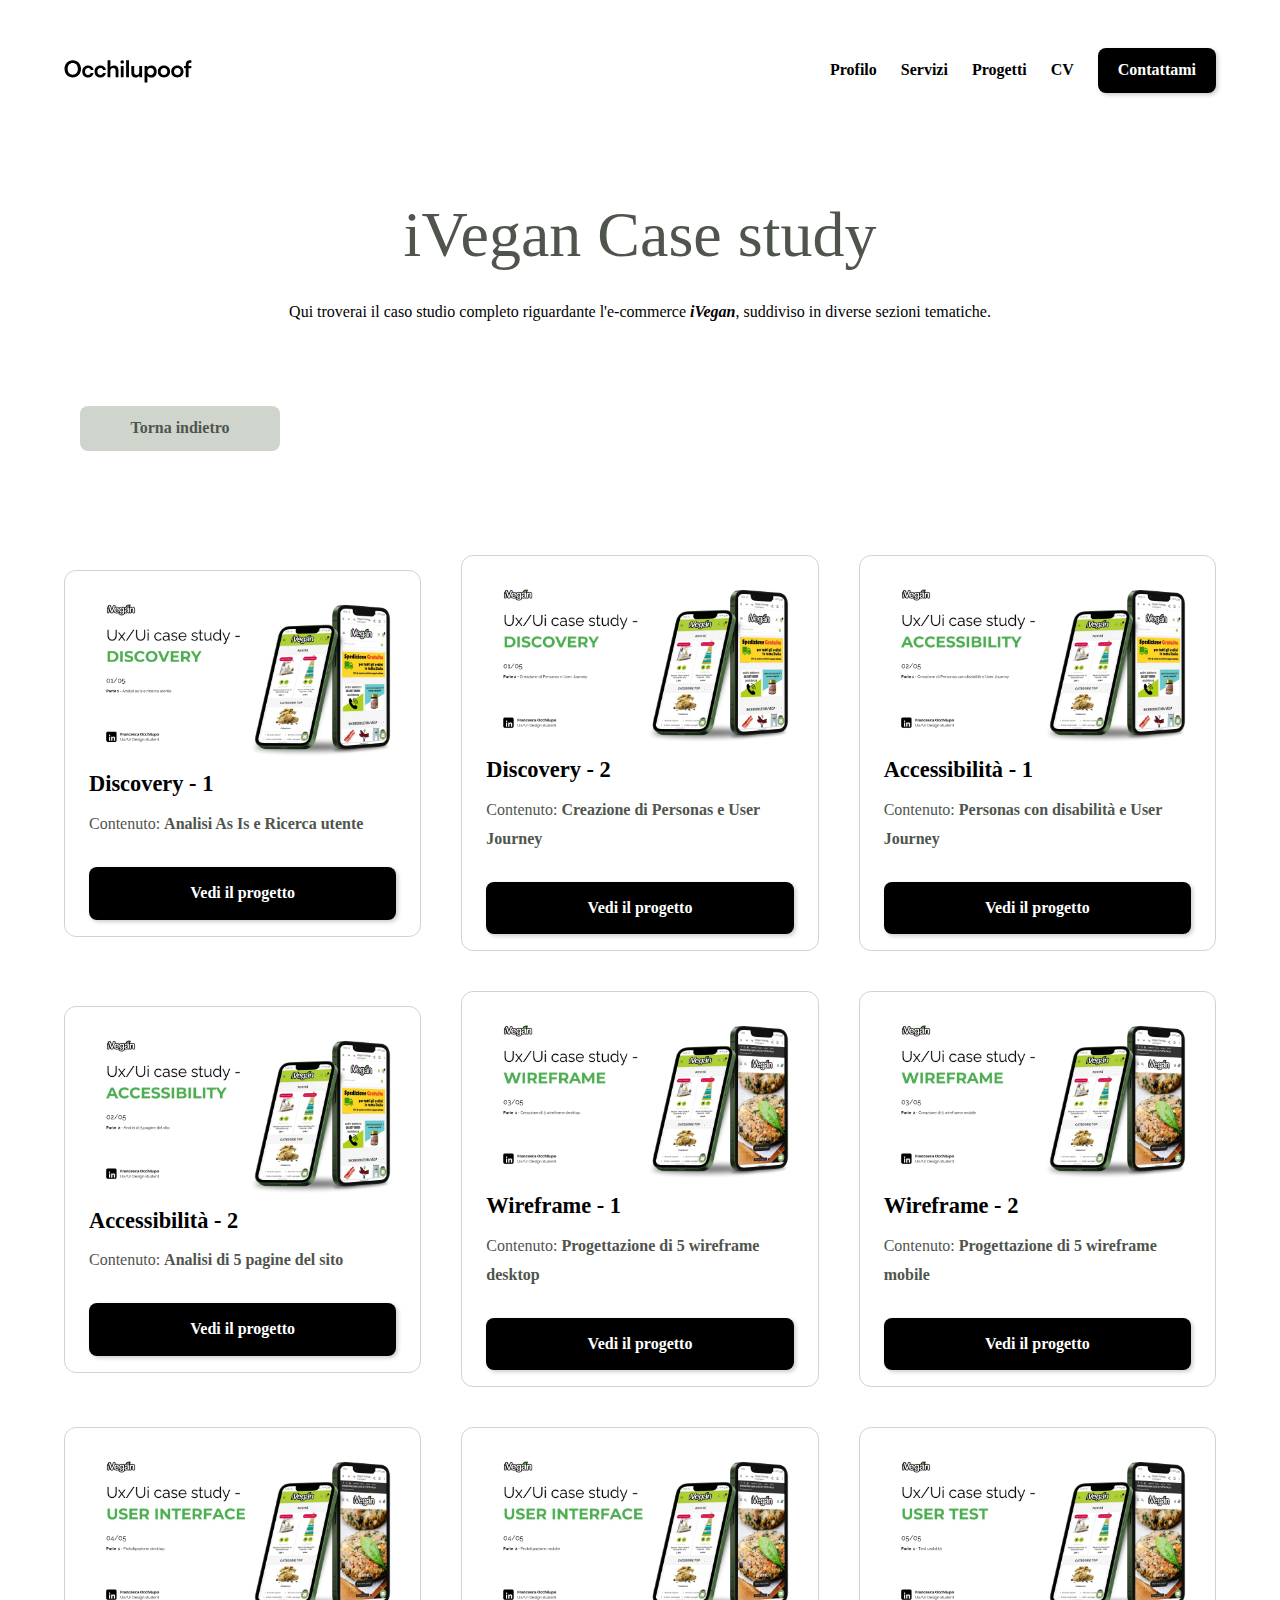
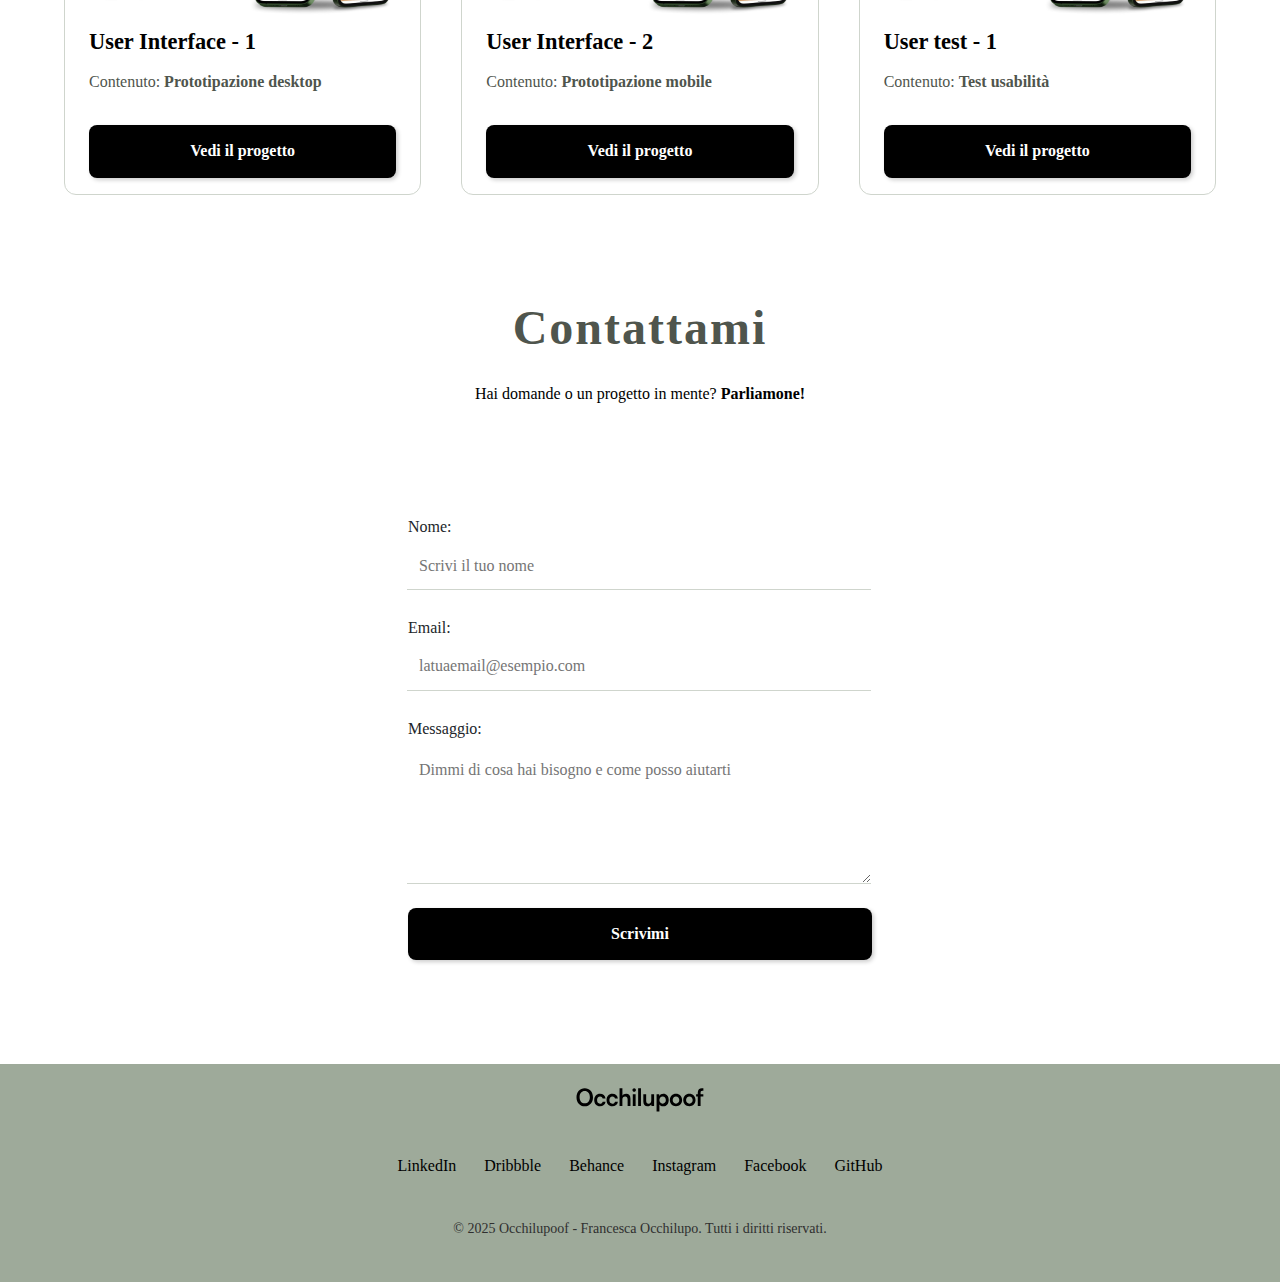
==== commit 5bad1877: "Update Case-study-iVegan.html" ====
--- a/Case-study-iVegan.html
+++ b/Case-study-iVegan.html
@@ -26,14 +26,14 @@
     <link rel="stylesheet" href="assets/css/style.css">
     <link href="https://fonts.cdnfonts.com/css/satoshi" rel="stylesheet">
 
-    <link rel="icon" href="img/FaviconFra.ico" type="image/x-icon">
+    <link rel="icon" href="assets/img/FaviconFra.ico" type="image/x-icon">
 
 </head>
  <body>
   <div class="hero-pag2">
     <nav class="navbar">
       <a href="index.html">
-        <img src="img/Logo.svg" alt="Logo Occhilupoof" class="logo">
+        <img src="assets/img/Logo.svg" alt="Logo Occhilupoof" class="logo">
       </a>
 
         <div class="nav-links" id="navLinks">
@@ -175,7 +175,7 @@
 
       <div class="logo">
         <a href="index.html">
-        <img src="img/Logo.svg" alt="Logo di Francesca"></a>
+        <img src="assets/img/Logo.svg" alt="Logo di Francesca"></a>
       </div>
 
       <div class="social-links">
@@ -196,7 +196,7 @@
 
 
 
-  <script src="script.js"></script>
+  <script src="assets/js/script.js"></script>
 
  </body>
  </html>
